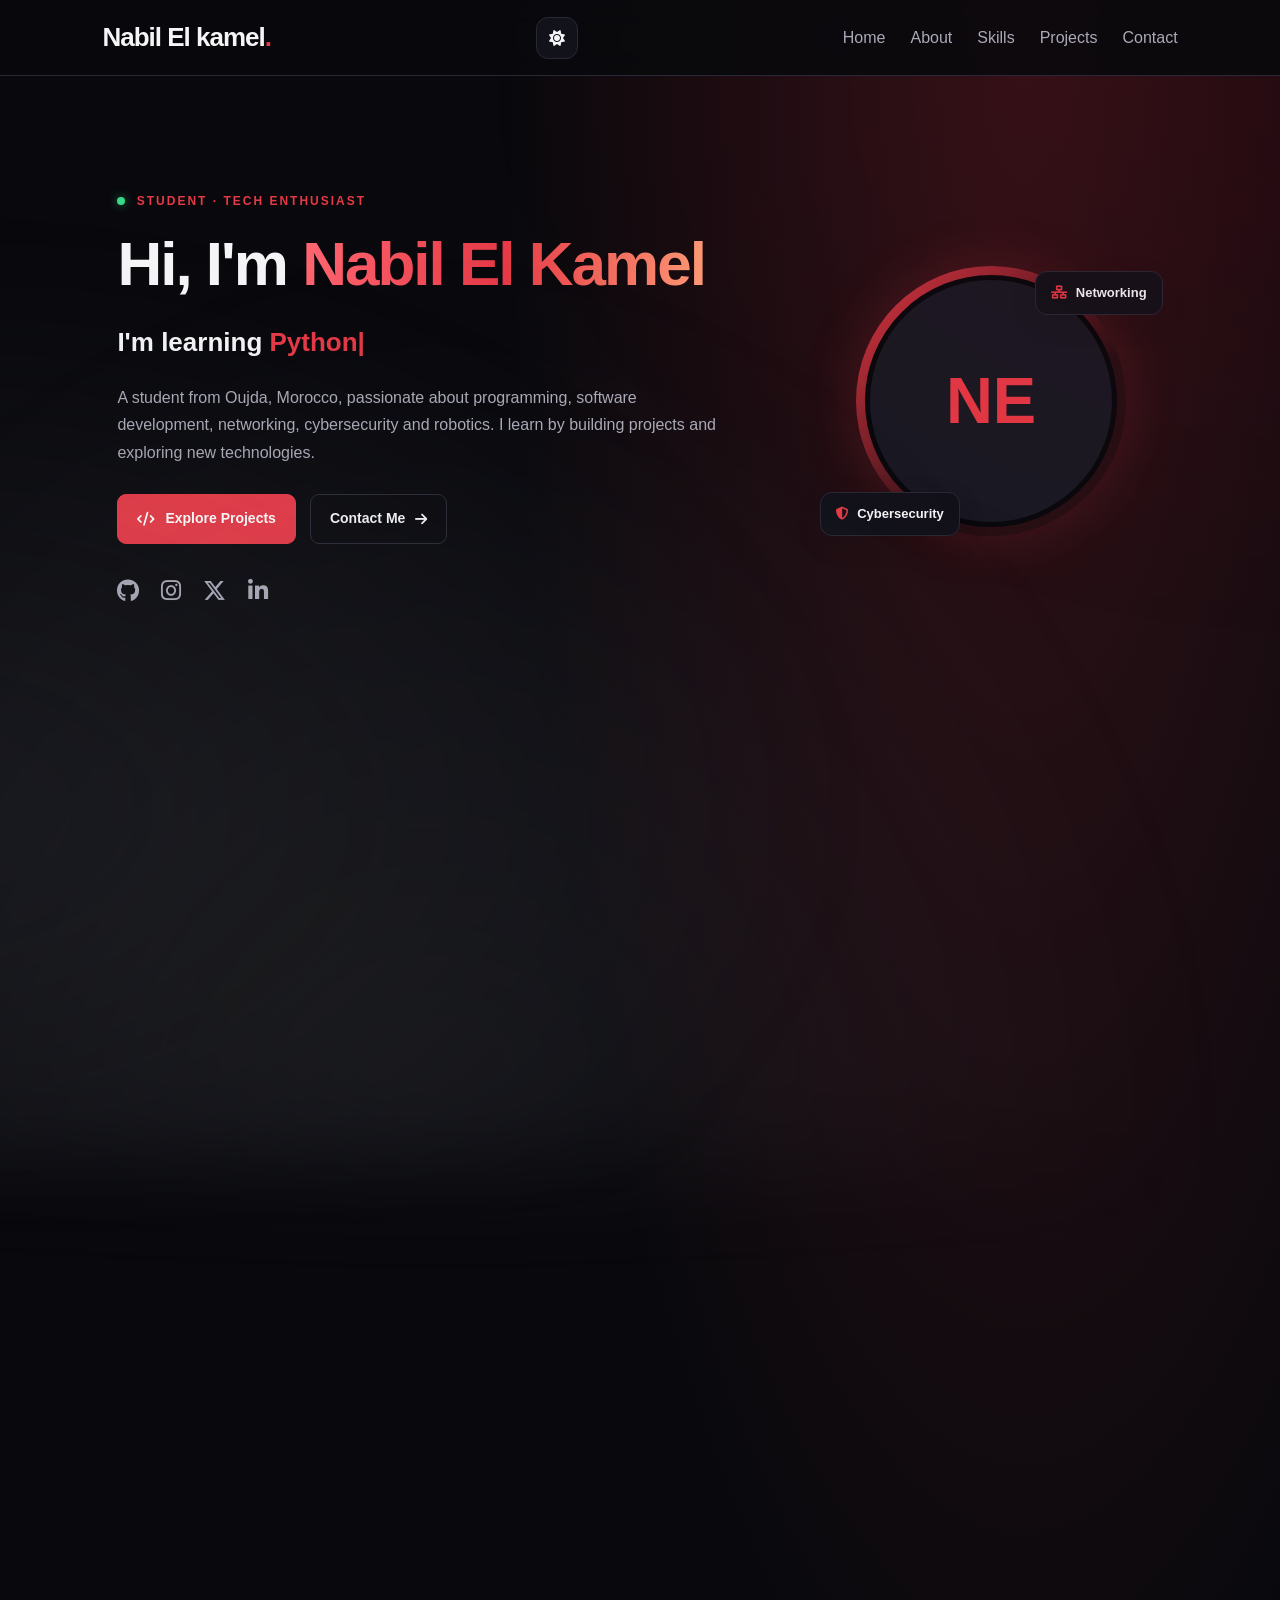
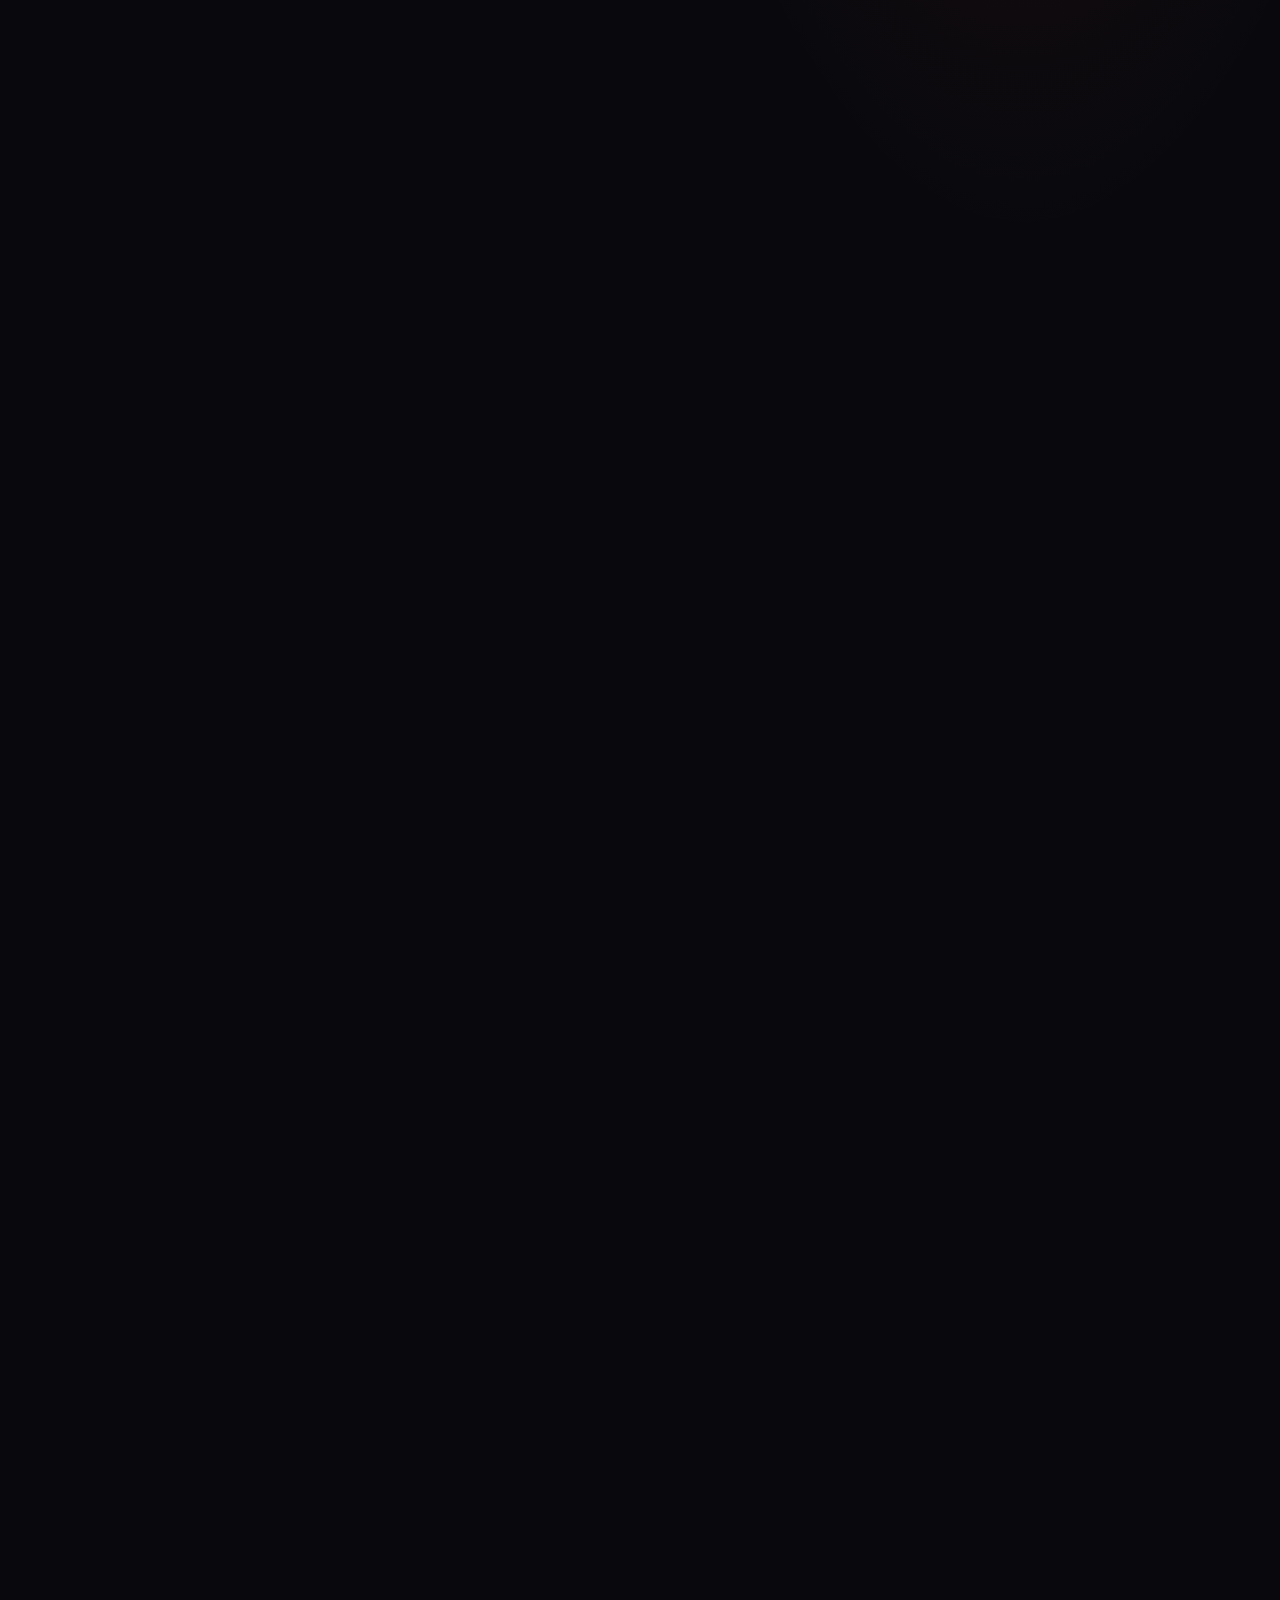
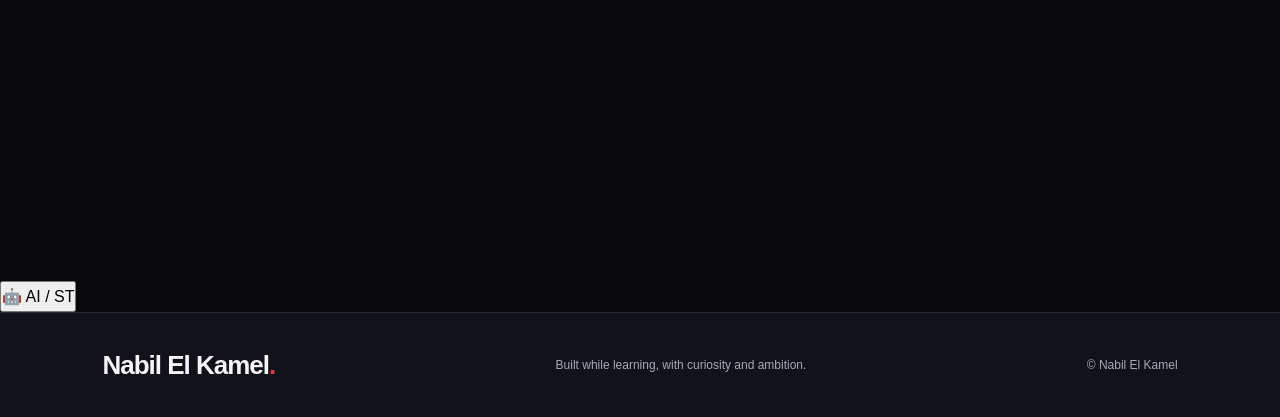
==== index(3).html @ 41902d67 "Add files via upload" ====
<!DOCTYPE html>
<html lang="en">
<head>
    <meta charset="UTF-8">
    <meta name="viewport" content="width=device-width, initial-scale=1.0">

    <title>Nabil El Kamel</title>
    <meta name="description" content="Official portfolio of Nabil El Kamel from Oujda, Morocco. Explore programming, web development, cybersecurity and robotics projects.">
    <meta name="author" content="Nabil El Kamel">
    <meta name="theme-color" content="#0b0b10">

    <link rel="stylesheet"
          href="https://cdnjs.cloudflare.com/ajax/libs/font-awesome/6.7.2/css/all.min.css">
    <link rel="stylesheet" href="style.css">
    <script src="script.js" defer></script>
</head>

<body>
<header class="navbar">

    <a class="logo" href="#home">Nabil El kamel<span>.</span></a>

    <div class="nav-actions">
        <button id="themeBtn" class="theme-btn"
                aria-label="Toggle light and dark theme"
                title="Change theme">
            <i class="fa-solid fa-sun"></i>
        </button>

        <button id="menuBtn" class="menu-btn"
                aria-label="Open navigation menu">
            <i class="fa-solid fa-bars"></i>
        </button>
    </div>

    <nav>
        <ul class="nav-links" id="navLinks">
            <li><a href="#home">Home</a></li>
            <li><a href="#about">About</a></li>
            <li><a href="#skills">Skills</a></li>
            <li><a href="#projects">Projects</a></li>
            <li><a href="#contact">Contact</a></li>
        </ul>
    </nav>
</header>

<main>
    <!-- HERO -->
    <section class="hero" id="home">
        <div class="hero-content">
            <p class="eyebrow">
                <span class="status-dot"></span>
                STUDENT · TECH ENTHUSIAST
            </p>

            <h1>
                Hi, I'm <span class="gradient-text">Nabil El Kamel</span>
            </h1>

            <h2 class="role-line">
                I'm learning <span id="typedText">Python</span><span class="cursor">|</span>
            </h2>

            <p class="hero-description">
                A student from Oujda, Morocco, passionate about programming,
                software development, networking, cybersecurity and robotics.
                I learn by building projects and exploring new technologies.
            </p>

            <div class="hero-buttons">
                <a href="#projects" class="btn">
                    <i class="fa-solid fa-code"></i> Explore Projects
                </a>
                <a href="#contact" class="btn btn-outline">
                    Contact Me <i class="fa-solid fa-arrow-right"></i>
                </a>
                
</button>
            </div>

            <div class="hero-socials">
                <a href="https://github.com/elknabil795-ops"
                   target="_blank" rel="noopener noreferrer"
                   aria-label="GitHub"><i class="fa-brands fa-github"></i></a>

                <a href="https://www.instagram.com/nabil__elk_/"
                   target="_blank" rel="noopener noreferrer"
                   aria-label="Instagram"><i class="fa-brands fa-instagram"></i></a>

                <a href="https://x.com/elknabil299269"
                   target="_blank" rel="noopener noreferrer"
                   aria-label="X"><i class="fa-brands fa-x-twitter"></i></a>

                <a href="https://www.linkedin.com/in/nabil-el-kamel-16363b412/"
                   target="_blank" rel="noopener noreferrer"
                   aria-label="LinkedIn"><i class="fa-brands fa-linkedin-in"></i></a>
            </div>
        </div>

        <div class="hero-visual">
            <div class="profile-ring">
                <div class="profile-image">
                    <img src="nabil.jpg" alt="Nabil El Kamel"
                         onerror="this.style.display='none';this.nextElementSibling.style.display='grid';">
                    <span class="profile-fallback">NE</span>
                </div>
            </div>
            <div class="floating-tag tag-top">
    <i class="fa-solid fa-network-wired"></i> Networking
</div>
            <div class="floating-tag tag-bottom">
                <i class="fa-solid fa-shield-halved"></i> Cybersecurity
            </div>
        </div>
    </section>

    <!-- ABOUT -->
    <section class="section reveal" id="about">
        <p class="eyebrow">GET TO KNOW ME</p>
        <h2 class="section-title">About <span class="accent">Me</span></h2>

        <p class="section-text">
           Hi , I'm Nabil El Kamel 👋

I'm a 16-year-old student from Oujda, Morocco, currently studying in the first year of Baccalaureate (Sciences Expérimentales).

I'm passionate about Software Development, Networking, and Cybersecurity. I'm currently at the beginning of my journey, learning new skills, exploring technology, and building projects step by step.

With God's help, patience, and hard work, I hope to grow into a skilled developer and cybersecurity professional. Every day is a new opportunity to learn something new and improve myself.

I'm just getting started, and this is only the beginning.

Alhamdulillah for everything, and thanks for visiting my portfolio ❤️
        </p>

        <div class="about-pills">
            <span><i class="fa-solid fa-location-dot"></i> Oujda, Morocco</span>
            <span><i class="fa-solid fa-graduation-cap"></i> Student</span>
            <span><i class="fa-solid fa-code"></i> Learning by building</span>
        </div>
    </section>

    <!-- SKILLS -->
    <section class="section reveal" id="skills">
        <p class="eyebrow">WHAT I'M EXPLORING</p>
        <h2 class="section-title">My <span class="accent">Skills</span></h2>
        <p class="section-text">
            Technologies and subjects I'm currently learning and practising.
        </p>

        <div class="skills-grid">
            <article class="skill-card">
                <div class="skill-icon"><i class="fa-brands fa-python"></i></div>
                <h3>Python</h3>
                <p>Programming fundamentals and small applications.</p>
                <span class="skill-label">Learning</span>
            </article>

            <article class="skill-card">
                <div class="skill-icon"><i class="fa-brands fa-html5"></i></div>
                <h3>HTML & CSS</h3>
                <p>Building and styling responsive websites.</p>
                <span class="skill-label">Learning</span>
            </article>

            <article class="skill-card">
                <div class="skill-icon"><i class="fa-solid fa-network-wired"></i></div>
                <h3>Networking</h3>
                <p>Network concepts, IP addressing and network labs.</p>
                <span class="skill-label">Learning</span>
            </article>

            <article class="skill-card">
                <div class="skill-icon"><i class="fa-solid fa-shield-halved"></i></div>
                <h3>Cybersecurity</h3>
                <p>Security fundamentals and authorised lab practice.</p>
                <span class="skill-label">Learning</span>
            </article>

        </div>
    </section>

    <!-- PROJECTS -->
    <section class="section reveal" id="projects">
        <p class="eyebrow">THINGS I'M BUILDING</p>
        <h2 class="section-title">Featured <span class="accent">Projects</span></h2>
        <p class="section-text">
            A selection of my personal work and learning projects.
        </p>

        <div class="projects-grid">
            <article class="project-card">
                <div class="project-visual visual-red">
                    <i class="fa-solid fa-laptop-code"></i>
                    <span>01 / WEB</span>
                </div>
                <div class="project-info">
                    <p class="project-type">WEB DEVELOPMENT</p>
                    <h3>Personal Portfolio</h3>
                    <p>A personal website for my profile, skills and projects.</p>
                    <div class="tech-tags">
                        <span>HTML</span><span>CSS</span><span>JavaScript</span>
                    </div>
                    <a class="project-link"
                       href="https://github.com/elknabil795-ops"
                       target="_blank" rel="noopener noreferrer">
                        View on GitHub <i class="fa-solid fa-arrow-up-right-from-square"></i>
                    </a>
                </div>
            </article>

            <article class="project-card">
                <div class="project-visual visual-purple">
                    <i class="fa-solid fa-heart-pulse"></i>
                    <span>02 / SOCIAL IMPACT</span>
                </div>
                <div class="project-info">
                    <p class="project-type">WEB PROJECT</p>
                    <h3>Morocco Cancer Assist</h3>
                    <p>A project concept focused on cancer information and support in Morocco.</p>
                    <div class="tech-tags">
                        <span>HTML</span><span>CSS</span><span>JavaScript</span>
                    </div>
                    <a class="project-link"
                       href="https://github.com/elknabil795-ops"
                       target="_blank" rel="noopener noreferrer">
                        Explore my GitHub <i class="fa-solid fa-arrow-up-right-from-square"></i>
                    </a>
                </div>
            </article>

            <!-- NETWORK ANALYSIS PROJECT -->
            <article class="project-card">
                <div class="project-visual visual-blue">
                    <i class="fa-solid fa-network-wired"></i>
                    <span>03 / NETWORKING</span>
                </div>

                <div class="project-info">
                    <p class="project-type">NETWORK ANALYSIS & CYBERSECURITY</p>
                    <h3>Network Analysis Lab</h3>

                    <p>
                        A personal cybersecurity lab focused on network
                        traffic analysis, connectivity troubleshooting,
                        network protocols, and security testing in
                        authorized environments.
                    </p>

                    <div class="tech-tags">
                        <span>Wireshark</span>
                        <span>Nmap</span>
                        <span>TCP/IP</span>
                        <span>DNS</span>
                        <span>Packet Tracer</span>
                    </div>

                    <a class="project-link"
                       href="https://github.com/elknabil795-ops"
                       target="_blank"
                       rel="noopener noreferrer">
                        Explore on GitHub
                        <i class="fa-solid fa-arrow-up-right-from-square"></i>
                    </a>
                </div>
            </article>

           
        </div>

        <a class="btn btn-outline all-projects"
           href="https://github.com/elknabil795-ops"
           target="_blank" rel="noopener noreferrer">
            <i class="fa-brands fa-github"></i> Visit My GitHub
        </a>
    </section>

    <!-- CONTACT -->
    <section class="section reveal" id="contact">
        <p class="eyebrow">LET'S CONNECT</p>
        <h2 class="section-title">Find Me <span class="accent">Online</span></h2>
        <p class="section-text">
            Follow my work and learning journey through my public profiles.
        </p>

        <div class="social-links">
            <a class="social instagram"
               href="https://www.instagram.com/nabil__elk_/"
               target="_blank" rel="noopener noreferrer"
               aria-label="Instagram"><i class="fa-brands fa-instagram"></i></a>

            <a class="social x-twitter"
               href="https://x.com/elknabil299269"
               target="_blank" rel="noopener noreferrer"
               aria-label="X"><i class="fa-brands fa-x-twitter"></i></a>

            <a class="social github"
               href="https://github.com/elknabil795-ops"
               target="_blank" rel="noopener noreferrer"
               aria-label="GitHub"><i class="fa-brands fa-github"></i></a>

            <a class="social linkedin"
               href="https://www.linkedin.com/in/nabil-el-kamel-16363b412/"
               target="_blank" rel="noopener noreferrer"
               aria-label="LinkedIn"><i class="fa-brands fa-linkedin-in"></i></a>
               
<div class="contact-info">
    <a href="https://outlook.live.com/mail/" target="_blank" rel="noopener noreferrer" class="contact-item">
        <i class="fa-solid fa-envelope"></i>
        <span>nabilelkamel.outlook</span>
    </a>

    <a href="tel:+212701807887" class="contact-item">
        <i class="fa-solid fa-phone"></i>
        <span>0701807887</span>
    </a>
</div>

        </div>
    </section>
</main>

<!-- AI / ST Assistant -->
<div id="ai-st">
  <button id="ai-toggle" type="button">🤖 AI / ST</button>

  <div id="ai-box" hidden>
    <div class="ai-header">
      <strong>AI / ST</strong> 
      biton Ai togol ai math 
      <button id="ai-close" type="button">✕</button>
    </div> dis wite closev

    <div id="ai-messages">
      <p class="ai-bot">
        Hello! I am AI / ST. Ask me about Nabil El Kamel.
      </p>
    </div>


    <form id="ai-form">
      <input id="ai-input" placeholder="Ask about Nabil..." required>
      <button type="submit">Send</button>
    </form>
  </div>
</div>


<footer class="footer">
    <a class="logo" href="#home">Nabil El Kamel<span>.</span></a>
    <p>Built while learning, with curiosity and ambition.</p>
    <p>© <span id="year"></span> Nabil El Kamel</p>
</footer>
</body>
</html>
---- style.css ----
:root {
    --bg: #09090d;
    --surface: #12121a;
    --surface-2: #191923;
    --text: #f5f5f7;
    --muted: #aaaab8;
    --border: #292936;
    --red: #e63946;
    --red-glow: #e6394630; 
    --nav-bg: rgba(9, 9, 13, 0.90);
}

body.light-theme {
    --bg: #f5f5f8;
    --surface: #ffffff;
    --surface-2: #eeeef3;
    --text: #171720;
    --muted: #606070;
    --border: #dedee8;
    --red: #cf2637;
    --red-glow: #cf26371c;
    --nav-bg: rgba(245, 245, 248, 0.92);
}

* {
    margin: 0;
    padding: 0;
    box-sizing: border-box;
}

html {
    scroll-behavior: smooth;
    scroll-padding-top: 90px;
}

body {
    font-family: Arial, Helvetica, sans-serif;
    background:
        radial-gradient(ellipse at 80% 0%, var(--red-glow), transparent 36%),
        var(--bg);
    color: var(--text);
    line-height: 1.7;
    transition: background-color 0.3s, color 0.3s;
}

a {
    color: inherit;
    text-decoration: none;
}

button {
    font: inherit;
}

.navbar {
    min-height: 76px;
    padding: 14px 8%;
    display: flex;
    align-items: center;
    justify-content: space-between;
    gap: 24px;
    position: sticky;
    top: 0;
    z-index: 1000;
    background: var(--nav-bg);
    backdrop-filter: blur(14px);
    border-bottom: 1px solid var(--border);
}

.logo {
    font-size: 26px;
    font-weight: 800;
    letter-spacing: -1px;
}

.logo span {
    color: var(--red);
}

.nav-links {
    list-style: none;
    display: flex;
    align-items: center;
    gap: 25px;
}

.nav-links a {
    color: var(--muted);
    transition: color 0.25s;
}

.nav-links a:hover {
    color: var(--red);
}

.nav-actions {
    display: flex;
    align-items: center;
    gap: 12px;
}

.theme-btn,
.menu-btn {
    width: 42px;
    height: 42px;
    display: grid;
    place-items: center;
    color: var(--text);
    background: var(--surface);
    border: 1px solid var(--border);
    border-radius: 12px;
    cursor: pointer;
    transition: 0.25s;
}

.theme-btn:hover,
.menu-btn:hover {
    border-color: var(--red);
    color: var(--red);
    box-shadow: 0 0 18px var(--red-glow);
}

.menu-btn {
    display: none;
}

/* HERO */

.hero {
    max-width: 1250px;
    min-height: 650px;
    padding: 90px 8%;
    margin: auto;
    display: grid;
    grid-template-columns: 1.3fr 0.7fr;
    align-items: center;
    gap: 65px;
}

.hero-content {
    animation: enter 0.8s ease both;
}

.eyebrow {
    color: var(--red);
    font-size: 12px;
    font-weight: 800;
    letter-spacing: 2px;
    margin-bottom: 15px;
}

.status-dot {
    display: inline-block;
    width: 8px;
    height: 8px;
    margin-right: 6px;
    border-radius: 50%;
    background: #36d98a;
    box-shadow: 0 0 10px #36d98a80;
}

.hero h1 {
    font-size: clamp(36px, 5vw, 62px);
    line-height: 1.18;
    letter-spacing: -2px;
    margin-bottom: 20px;
}

.gradient-text {
    color: var(--red);
    background: linear-gradient(90deg, #ff6671, var(--red), #ff9c77);
    -webkit-background-clip: text;
    background-clip: text;
    -webkit-text-fill-color: transparent;
}

.role-line {
    font-size: clamp(18px, 2.3vw, 26px);
    margin-bottom: 20px;
}

#typedText {
    color: var(--red);
}

.cursor {
    color: var(--red);
    animation: blink 0.8s step-end infinite;
}

.hero-description {
    max-width: 610px;
    color: var(--muted);
    font-size: 16px;
}

.hero-buttons {
    display: flex;
    flex-wrap: wrap;
    gap: 14px;
    margin-top: 28px;
}

.btn {
    min-height: 47px;
    display: inline-flex;
    justify-content: center;
    align-items: center;
    gap: 10px;
    padding: 12px 19px;
    color: white;
    background: var(--red);
    border: 1px solid var(--red);
    border-radius: 9px;
    font-size: 14px;
    font-weight: 700;
    transition: transform 0.25s, box-shadow 0.25s, background 0.25s;
}

.btn:hover {
    transform: translateY(-3px);
    box-shadow: 0 0 25px var(--red-glow);
}

.btn-outline {
    color: var(--text);
    background: transparent;
    border-color: var(--border);
}

.btn-outline:hover {
    border-color: var(--red);
    color: var(--red);
}

.hero-socials {
    display: flex;
    gap: 22px;
    margin-top: 28px;
}

.hero-socials a {
    color: var(--muted);
    font-size: 23px;
    transition: 0.25s;
}

.hero-socials a:hover {
    color: var(--red);
    transform: translateY(-3px);
    text-shadow: 0 0 15px var(--red-glow);
}

/* PROFILE IMAGE */

.hero-visual {
    position: relative;
    display: grid;
    place-items: center;
    min-height: 340px;
}

.profile-ring {
    width: 270px;
    height: 270px;
    display: grid;
    place-items: center;
    border-radius: 50%;
    background: linear-gradient(135deg, var(--red), transparent 65%);
    box-shadow: 0 0 55px var(--red-glow);
    animation: float 4s ease-in-out infinite;
}

.profile-image {
    width: 252px;
    height: 252px;
    overflow: hidden;
    border: 5px solid var(--bg);
    border-radius: 50%;
    background: var(--surface-2);
}

.profile-image img {
    display: block;
    width: 100%;
    height: 100%;
    object-fit: cover;
}

.profile-fallback {
    width: 100%;
    height: 100%;
    display: none;
    place-items: center;
    color: var(--red);
    font-size: 65px;
    font-weight: 800;
}

.floating-tag {
    position: absolute;
    padding: 10px 15px;
    background: var(--surface);
    border: 1px solid var(--border);
    border-radius: 12px;
    box-shadow: 0 8px 30px #00000015;
    font-size: 13px;
    font-weight: 700;
}

.floating-tag i {
    color: var(--red);
    margin-right: 5px;
}

.tag-top {
    top: 40px;
    right: 0;
}

.tag-bottom {
    bottom: 35px;
    left: 0;
}

/* SECTIONS */

.section {
    padding: 85px 8%;
    text-align: center;
    border-top: 1px solid var(--border);
    scroll-margin-top: 75px;
}

.section-title {
    margin-bottom: 18px;
    font-size: clamp(30px, 4vw, 42px);
    line-height: 1.25;
}

.accent {
    color: var(--red);
}

.section-text {
    max-width: 720px;
    margin: 0 auto;
    color: var(--muted);
}

.about-pills {
    display: flex;
    justify-content: center;
    flex-wrap: wrap;
    gap: 12px;
    margin-top: 30px;
}

.about-pills span {
    padding: 9px 14px;
    color: var(--muted);
    background: var(--surface);
    border: 1px solid var(--border);
    border-radius: 30px;
    font-size: 13px;
}

.about-pills i {
    color: var(--red);
    margin-right: 5px;
}

/* SKILLS */

.skills-grid,
.projects-grid {
    max-width: 1080px;
    margin: 38px auto 0;
    display: grid;
    grid-template-columns: repeat(3, minmax(0, 1fr));
    gap: 20px;
    text-align: left;
}

.skill-card,
.project-card {
    min-width: 0;
    background: var(--surface);
    border: 1px solid var(--border);
    border-radius: 16px;
    overflow: hidden;
    transition: transform 0.3s, border-color 0.3s, box-shadow 0.3s;
}

.skill-card {
    padding: 25px;
}

.skill-card:hover,
.project-card:hover {
    transform: translateY(-6px);
    border-color: var(--red);
    box-shadow: 0 10px 35px var(--red-glow);
}

.skill-icon {
    width: 50px;
    height: 50px;
    display: grid;
    place-items: center;
    margin-bottom: 17px;
    color: var(--red);
    background: var(--red-glow);
    border-radius: 13px;
    font-size: 25px;
}

.skill-card h3,
.project-info h3 {
    font-size: 19px;
    margin-bottom: 8px;
}

.skill-card p,
.project-info > p:not(.project-type) {
    color: var(--muted);
    font-size: 14px;
}

.skill-label {
    display: inline-block;
    margin-top: 17px;
    color: var(--red);
    font-size: 11px;
    font-weight: 800;
    text-transform: uppercase;
    letter-spacing: 1px;
}

/* PROJECTS */

.project-visual {
    height: 155px;
    position: relative;
    display: grid;
    place-items: center;
    overflow: hidden;
}

.project-visual > i {
    font-size: 55px;
    color: #ffffff;
    filter: drop-shadow(0 0 15px #ffffff40);
    transition: transform 0.3s;
}

.project-card:hover .project-visual > i {
    transform: scale(1.12);
}

.project-visual > span {
    position: absolute;
    bottom: 12px;
    left: 15px;
    color: #ffffffc7;
    font-size: 10px;
    letter-spacing: 1.5px;
}

.visual-red {
    background: linear-gradient(135deg, #48131d, #e63946);
}

.visual-purple {
    background: linear-gradient(135deg, #271643, #7949a8);
}

.visual-blue {
    background: linear-gradient(135deg, #102e4c, #247eb0);
}

.project-info {
    padding: 22px;
}

.project-type {
    color: var(--red);
    font-size: 10px;
    font-weight: 800;
    letter-spacing: 1.5px;
    margin-bottom: 8px;
}

.tech-tags {
    display: flex;
    flex-wrap: wrap;
    gap: 7px;
    margin: 17px 0;
}

.tech-tags span {
    padding: 4px 9px;
    background: var(--surface-2);
    border: 1px solid var(--border);
    border-radius: 5px;
    color: var(--muted);
    font-size: 11px;
}

.project-link {
    display: inline-flex;
    align-items: center;
    gap: 8px;
    margin-top: 5px;
    color: var(--red);
    font-size: 13px;
    font-weight: 700;
}

.project-link:hover {
    text-decoration: underline;
}

.all-projects {
    margin-top: 35px;
}

/* SOCIALS */

.social-links {
    display: flex;
    justify-content: center;
    flex-wrap: wrap;
    gap: 16px;
    margin-top: 30px;
}

.social {
    width: 56px;
    height: 56px;
    display: flex;
    justify-content: center;
    align-items: center;
    color: var(--text);
    background: var(--surface);
    border: 1px solid var(--border);
    border-radius: 15px;
    font-size: 24px;
    transition: transform 0.25s, border-color 0.25s, box-shadow 0.25s;
}

.social:hover {
    transform: translateY(-5px);
    border-color: var(--red);
    box-shadow: 0 0 23px var(--red-glow);
}

.instagram:hover { color: #e1306c; }
.x-twitter:hover { color: var(--text); }
.github:hover { color: var(--muted); }
.linkedin:hover { color: #0a66c2; }

/* FOOTER */

.footer {
    padding: 30px 8%;
    display: flex;
    justify-content: space-between;
    align-items: center;
    flex-wrap: wrap;
    gap: 15px;
    background: var(--surface);
    border-top: 1px solid var(--border);
}

.footer p {
    color: var(--muted);
    font-size: 12px;
}

/* ANIMATIONS */

.reveal {
    opacity: 0;
    transform: translateY(22px);
    transition: opacity 0.65s ease, transform 0.65s ease;
}

.reveal.visible {
    opacity: 1;
    transform: translateY(0);
}

@keyframes enter {
    from { opacity: 0; transform: translateY(20px); }
    to { opacity: 1; transform: translateY(0); }
}

@keyframes float {
    0%, 100% { transform: translateY(0); }
    50% { transform: translateY(-9px); }
}

@keyframes blink {
    50% { opacity: 0; }
}

/* RESPONSIVE */

@media (max-width: 950px) {
    .hero {
        gap: 35px;
        padding-left: 6%;
        padding-right: 6%;
    }

    .skills-grid,
    .projects-grid {
        grid-template-columns: repeat(2, minmax(0, 1fr));
    }
}

@media (max-width: 700px) {
    .navbar {
        padding: 12px 5%;
        flex-wrap: wrap;
    }

    .menu-btn {
        display: grid;
    }

    .navbar nav {
        width: 100%;
        order: 3;
    }

    .nav-links {
        display: none;
        flex-direction: column;
        align-items: stretch;
        gap: 0;
        padding: 8px 0;
    }

    .nav-links.open {
        display: flex;
    }

    .nav-links a {
        display: block;
        padding: 10px 4px;
    }

    .hero {
        min-height: auto;
        padding: 65px 6% 75px;
        grid-template-columns: 1fr;
        text-align: center;
        gap: 45px;
    }

    .hero-content {
        order: 2;
    }

    .hero-visual {
        order: 1;
        min-height: 270px;
    }

    .profile-ring {
        width: 220px;
        height: 220px;
    }

    .profile-image {
        width: 204px;
        height: 204px;
    }

    .hero-buttons,
    .hero-socials {
        justify-content: center;
    }

    .hero-description {
        margin: auto;
    }

    .tag-top { right: 0; top: 12px; }
    .tag-bottom { left: 0; bottom: 10px; }

    .section {
        padding: 65px 6%;
    }

    .skills-grid,
    .projects-grid {
        grid-template-columns: 1fr;
    }

    .footer {
        justify-content: center;
        text-align: center;
        flex-direction: column;
    }
}

@media (prefers-reduced-motion: reduce) {
    *,
    *::before,
    *::after {
        animation: none !important;
        scroll-behavior: auto !important;
        transition: none !important;
    }

    .reveal {
        opacity: 1;
        transform: none;
    }
}


/* Blood drip on click — no text */

.blood-click {
    position: relative;
    overflow: visible !important;
}

.blood-drop {
    position: absolute;
    top: 95%;
    left: var(--drop-position, 50%);
    width: 6px;
    height: 0;
    background: linear-gradient(to bottom, #c00018, #650008);
    border-radius: 0 0 50% 50%;
    box-shadow: 0 0 6px rgba(180, 0, 20, 0.7);
    pointer-events: none;
    z-index: 9999;
    animation: dripBlood 1.2s ease-in forwards;
}

@keyframes dripBlood {
    0% {
        height: 0;
        opacity: 1;
    }
    70% {
        height: 35px;
        opacity: 1;
    }
    100% {
        height: 45px;
        opacity: 0;
        transform: translateY(10px);
    }
}

/* ===== REALISTIC DARK RED ATMOSPHERE ===== */

body {
    position: relative;
    isolation: isolate;
}

body::before,
body::after {
    content: "";
    position: fixed;
    inset: -30%;
    pointer-events: none;
    z-index: 50;
}

body::before {
    background:
        radial-gradient(ellipse at 15% 75%,
            rgba(100, 105, 115, 0.15), transparent 38%),
        radial-gradient(ellipse at 85% 25%,
            rgba(110, 0, 15, 0.12), transparent 35%);
    filter: blur(35px);
    animation: hauntedFog 18s ease-in-out infinite alternate;
}

body::after {
    background:
        radial-gradient(ellipse at 40% 100%,
            rgba(180, 185, 195, 0.08), transparent 45%);
    filter: blur(55px);
    animation: hauntedFog 25s ease-in-out infinite alternate-reverse;
}

@keyframes hauntedFog {
    from { transform: translate3d(-3%, 1%, 0) scale(1); }
    to   { transform: translate3d(4%, -2%, 0) scale(1.08); }
}

/* Floating ghost silhouettes */

.ghost-layer {
    position: fixed;
    inset: 0;
    overflow: hidden;
    pointer-events: none;
    z-index: 49;
}

.ghost {
    position: absolute;
    width: 65px;
    height: 100px;
    opacity: 0;
    border-radius: 48% 48% 35% 35%;
    background:
        radial-gradient(ellipse at 50% 35%,
            rgba(240, 243, 248, 0.22),
            rgba(170, 177, 190, 0.09) 48%,
            transparent 75%);
    filter: blur(5px);
    animation: ghostWander 18s linear infinite;
}

.ghost::before {
    content: "";
    position: absolute;
    top: 30%;
    left: 22%;
    width: 56%;
    height: 17%;
    background:
        radial-gradient(ellipse at 25% 50%,
            rgba(15, 15, 20, 0.85) 0 12%,
            transparent 17%),
        radial-gradient(ellipse at 75% 50%,
            rgba(15, 15, 20, 0.85) 0 12%,
            transparent 17%);
}

.ghost::after {
    content: "";
    position: absolute;
    left: 10%;
    right: 10%;
    bottom: -8px;
    height: 25px;
    background: radial-gradient(ellipse,
        rgba(170, 175, 190, 0.12), transparent 70%);
    filter: blur(8px);
}

@keyframes ghostWander {
    0% {
        transform: translate3d(0, 20px, 0) scale(.8);
        opacity: 0;
    }
    15% { opacity: .45; }
    50% {
        transform: translate3d(65px, -35px, 0) scale(1.1);
        opacity: .3;
    }
    85% { opacity: .4; }
    100% {
        transform: translate3d(-20px, -120px, 0) scale(.9);
        opacity: 0;
    }
}

/* Keep content readable and interactive */

@media (prefers-reduced-motion: reduce) {
    body::before,
    body::after,
    .ghost {
        animation: none;
    }
}


/
.contact-info {
    display: flex;
    flex-wrap: wrap;
    gap: 12px;
}

.contact-item {
    display: flex;
    align-items: center;
    gap: 10px;
    padding: 14px 18px;
    color: var(--text);
    background: var(--surface);
    border: 1px solid var(--border);
    border-radius: 10px;
    text-decoration: none;
    transition: 0.3s ease;
    overflow-wrap: anywhere;
}

.contact-item i {
    color: var(--red);
    font-size: 20px;
}

.contact-item:hover {
    border-color: var(--red);
    transform: translateY(-3px);
    box-shadow: 0 0 15px var(--red-glow);
}


.transmit-btn {
  display: inline-flex;
  align-items: center;
  gap: 12px;
  padding: 12px 17px;
  color: #fff;
  background: #0b0b0f;
  border: 1px solid #e63946;
  border-radius: 9px;
  cursor: pointer;
  text-align: left;
  box-shadow: 0 0 18px #e6394620;
  transition: 0.25s ease;
}

.transmit-logo {
  width: 45px;
  height: 45px;
  flex-shrink: 0;
  filter: drop-shadow(0 0 5px #e6394660);
  transition: transform 0.3s ease;
}

.transmit-label {
  display: flex;
  flex-direction: column;
  gap: 5px;
}

.transmit-label strong {
  color: #ff465e;
  font-size: 11px;
  letter-spacing: 1.2px;
}

.transmit-label small {
  color: #858590;
  font-size: 9px;
  letter-spacing: 2px;
}

.transmit-arrow {
  margin-left: 4px;
  color: #ff465e;
  font-size: 19px;
}

.transmit-btn:hover {
  background: #180b10;
  border-color: #ff465e;
  box-shadow: 0 0 28px #e6394650;
  transform: translateY(-2px);
}

.transmit-btn:hover .transmit-logo {
  transform: rotate(-8deg) scale(1.08);
}

.transmit-btn:focus-visible {
  outline: 2px solid #ff465e;
  outline-offset: 4px;
}

.stars {
    display: flex;
    justify-content: center;
    gap: 15px;
}

.star {
    background: none;
    border: none;
    color: #888;
    font-size: 35px;
    cursor: pointer;
    transition: 0.2s;
}

/* ===== ST PERSONAL ASSISTANT ===== */

#st-assistant {
    position: fixed;
    bottom: 25px;
    right: 25px;
    z-index: 9999;
    font-family: Arial, sans-serif;
}

#st-chat-toggle {
    width: 60px;
    height: 60px;
    border-radius: 50%;
    border: 1px solid #ff4545;
    background: #111;
    color: white;
    font-size: 27px;
    cursor: pointer;
    box-shadow: 0 0 18px rgba(255, 50, 50, .3);
}

#st-chat-window {
    width: 340px;
    height: 480px;
    background: #101010;
    border: 1px solid #333;
    border-radius: 15px;
    overflow: hidden;
    display: flex;
    flex-direction: column;
    margin-bottom: 12px;
    color: white;
    box-shadow: 0 5px 30px #0008;
}

#st-chat-window[hidden] {
    display: none;
}

.st-chat-header {
    background: #1b1b1b;
    padding: 17px;
    display: flex;
    justify-content: space-between;
    align-items: center;
    border-bottom: 2px solid #e63946;
}

.st-chat-header strong {
    display: block;
    color: #ff4545;
    font-size: 17px;
}

.st-chat-header small {
    color: #aaa;
    font-size: 11px;
}

#st-chat-close {
    background: none;
    border: none;
    color: white;
    font-size: 20px;
    cursor: pointer;
}

#st-chat-messages {
    flex: 1;
    padding: 15px;
    overflow-y: auto;
    display: flex;
    flex-direction: column;
    gap: 12px;
}

.st-message {
    padding: 11px;
    border-radius: 10px;
    font-size: 13px;
    line-height: 1.6;
    white-space: pre-line;
    max-width: 90%;
}

.st-message.bot {
    background: #242424;
    align-self: flex-start;
}

.st-message.user {
    background: #9e252d;
    align-self: flex-end;
}

.st-chat-suggestions {
    display: flex;
    flex-wrap: wrap;
    gap: 6px;
    padding: 8px;
}

.st-chat-suggestions button {
    background: #202020;
    border: 1px solid #a52a32;
    color: white;
    border-radius: 15px;
    padding: 7px 10px;
    font-size: 10px;
    cursor: pointer;
}

#st-chat-form {
    display: flex;
    padding: 12px;
    gap: 8px;
    border-top: 1px solid #333;
}

#st-chat-input {
    flex: 1;
    min-width: 0;
    background: #222;
    color: white;
    border: 1px solid #444;
    padding: 11px;
    border-radius: 8px;
    outline: none;
}

#st-chat-form button {
    background: #c8323d;
    border: none;
    color: white;
    padding: 0 15px;
    border-radius: 8px;
    cursor: pointer;
}

@media(max-width: 450px) {
    #st-assistant {
        right: 12px;
        bottom: 12px;
    }

    #st-chat-window {
        width: min(340px, calc(100vw - 24px));
        height: 450px;
    }
}
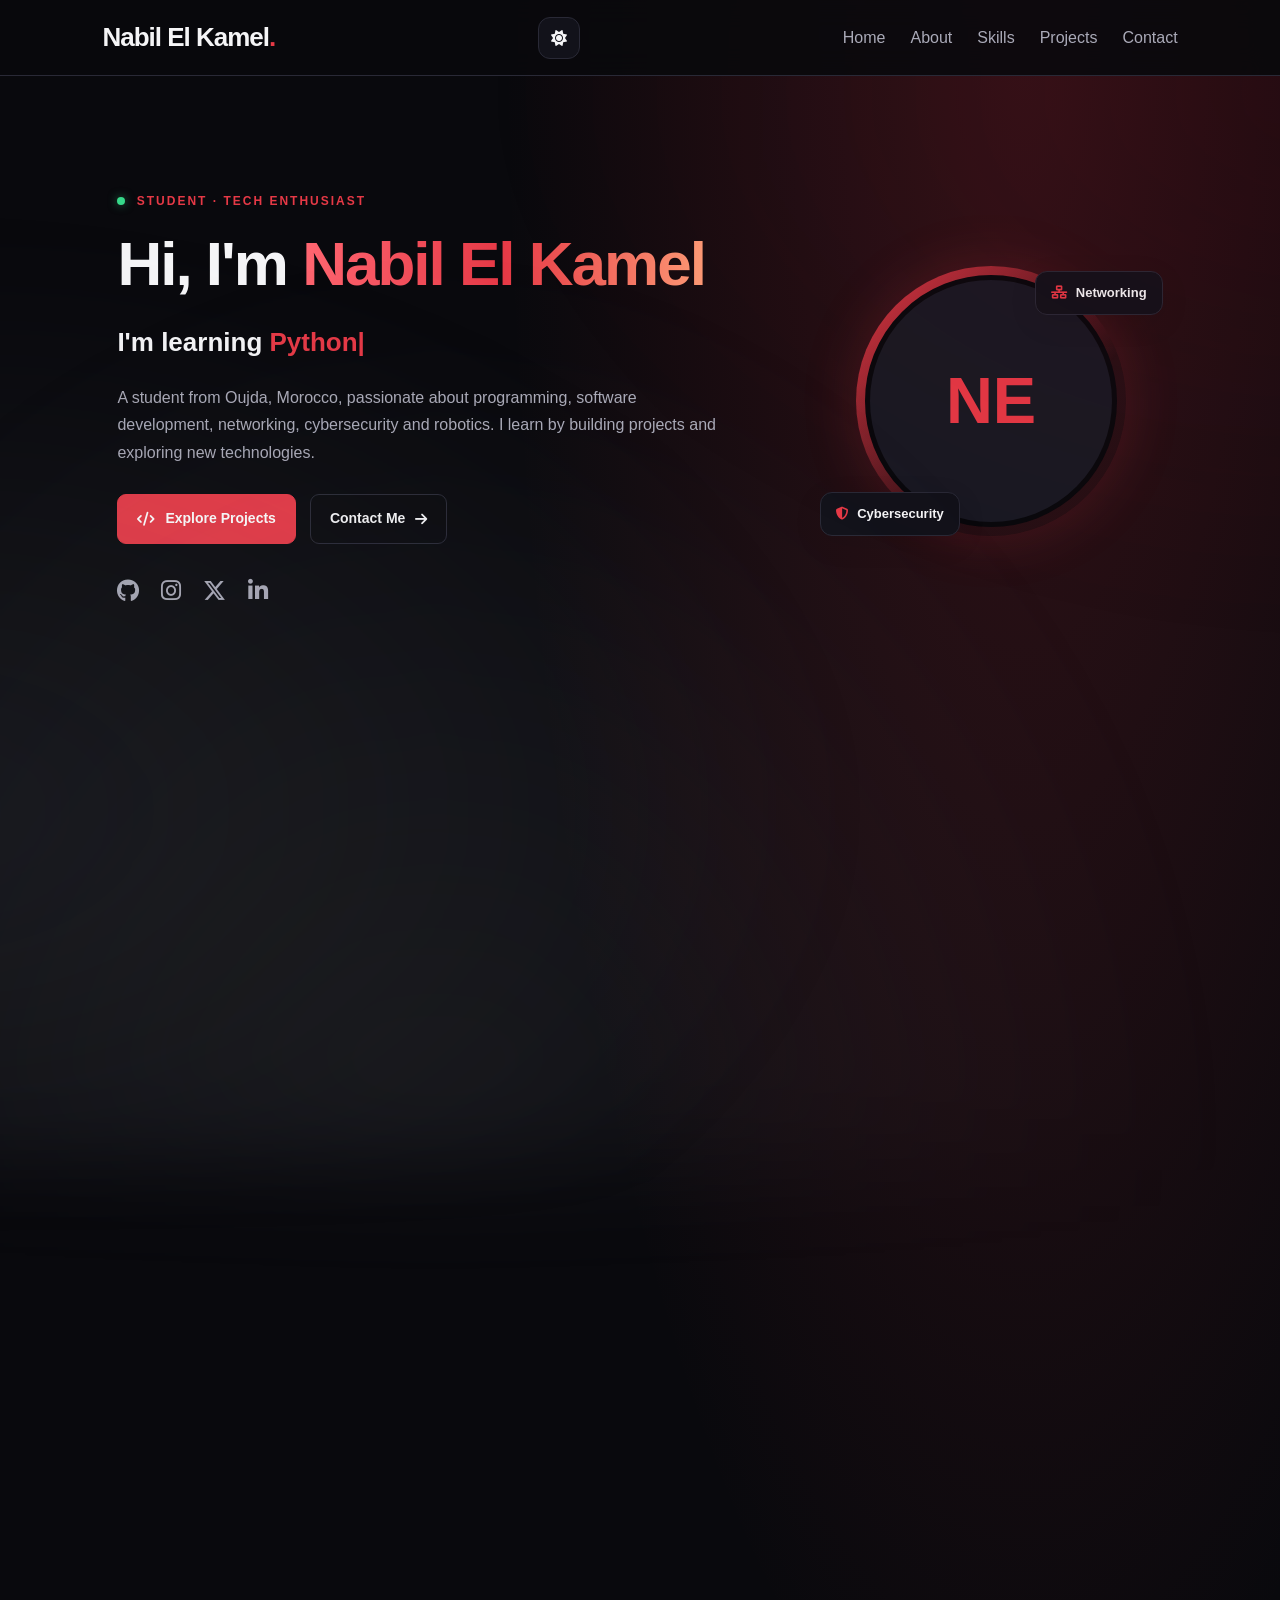
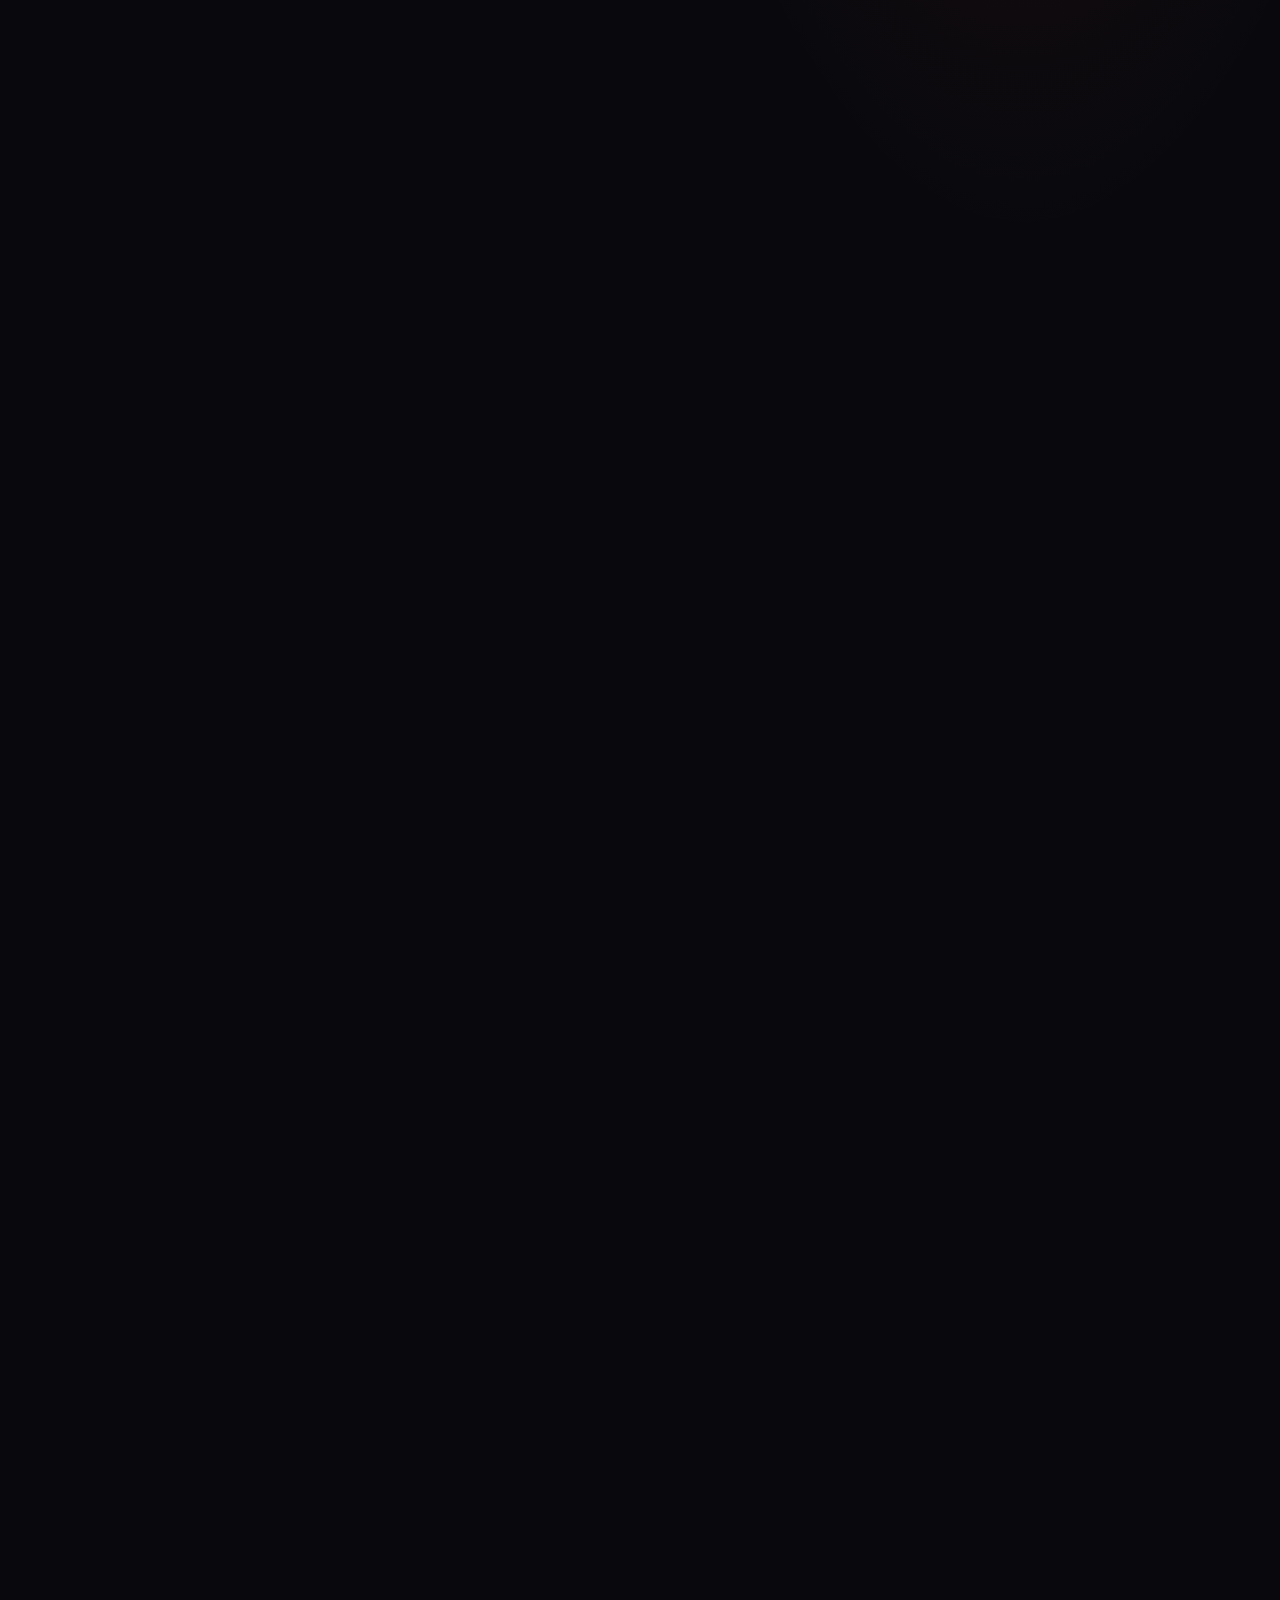
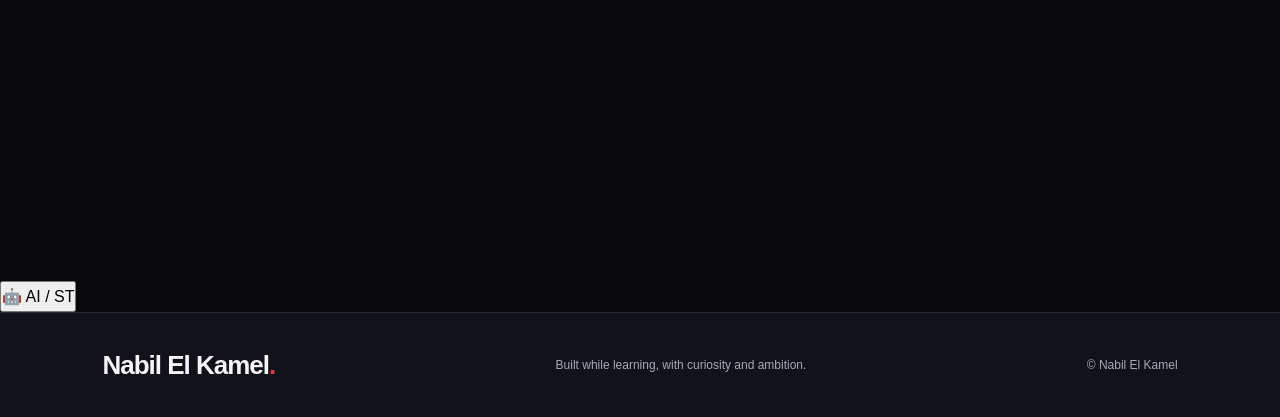
==== commit 6eca4e74: "Update index(3).html" ====
--- a/index(3).html
+++ b/index(3).html
@@ -5,20 +5,28 @@
     <meta name="viewport" content="width=device-width, initial-scale=1.0">
 
     <title>Nabil El Kamel</title>
-    <meta name="description" content="Official portfolio of Nabil El Kamel from Oujda, Morocco. Explore programming, web development, cybersecurity and robotics projects.">
+    <meta name="description" content="Official portfolio of Nabil El Kamel from Oujda, Morocco. Explore programming, web development, software development, and Networking.">
     <meta name="author" content="Nabil El Kamel">
-    <meta name="theme-color" content="#0b0b10">
+    <meta name="theme-color" content="#7d2d20">
 
     <link rel="stylesheet"
           href="https://cdnjs.cloudflare.com/ajax/libs/font-awesome/6.7.2/css/all.min.css">
     <link rel="stylesheet" href="style.css">
     <script src="script.js" defer></script>
 </head>
+    </head>
+ <head>
+
+<title>Nabil El Kamel</title>
+
+<link rel="icon" type="image/png" href="logo.png">
+
+</head> 
 
 <body>
 <header class="navbar">
 
-    <a class="logo" href="#home">Nabil El kamel<span>.</span></a>
+    <a class="logo" href="#home">Nabil El Kamel<span>.</span></a>
 
     <div class="nav-actions">
         <button id="themeBtn" class="theme-btn"
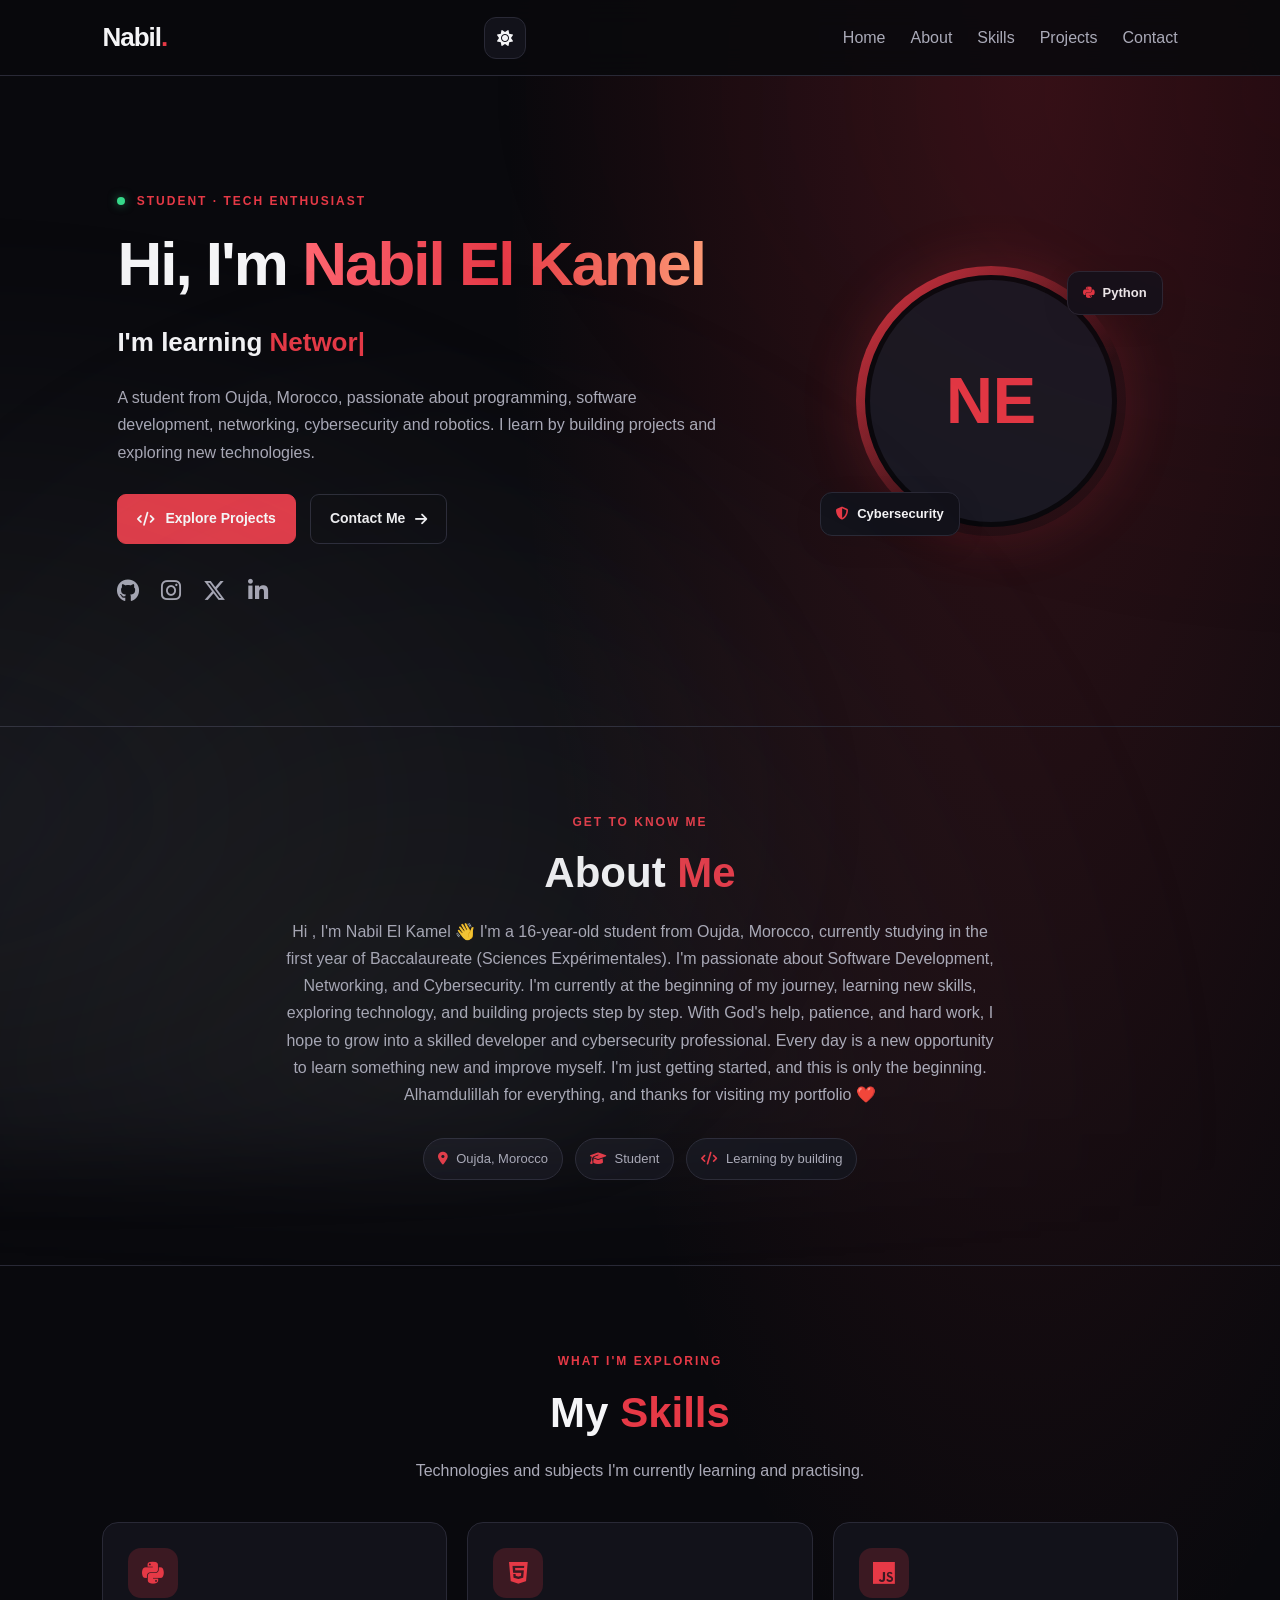
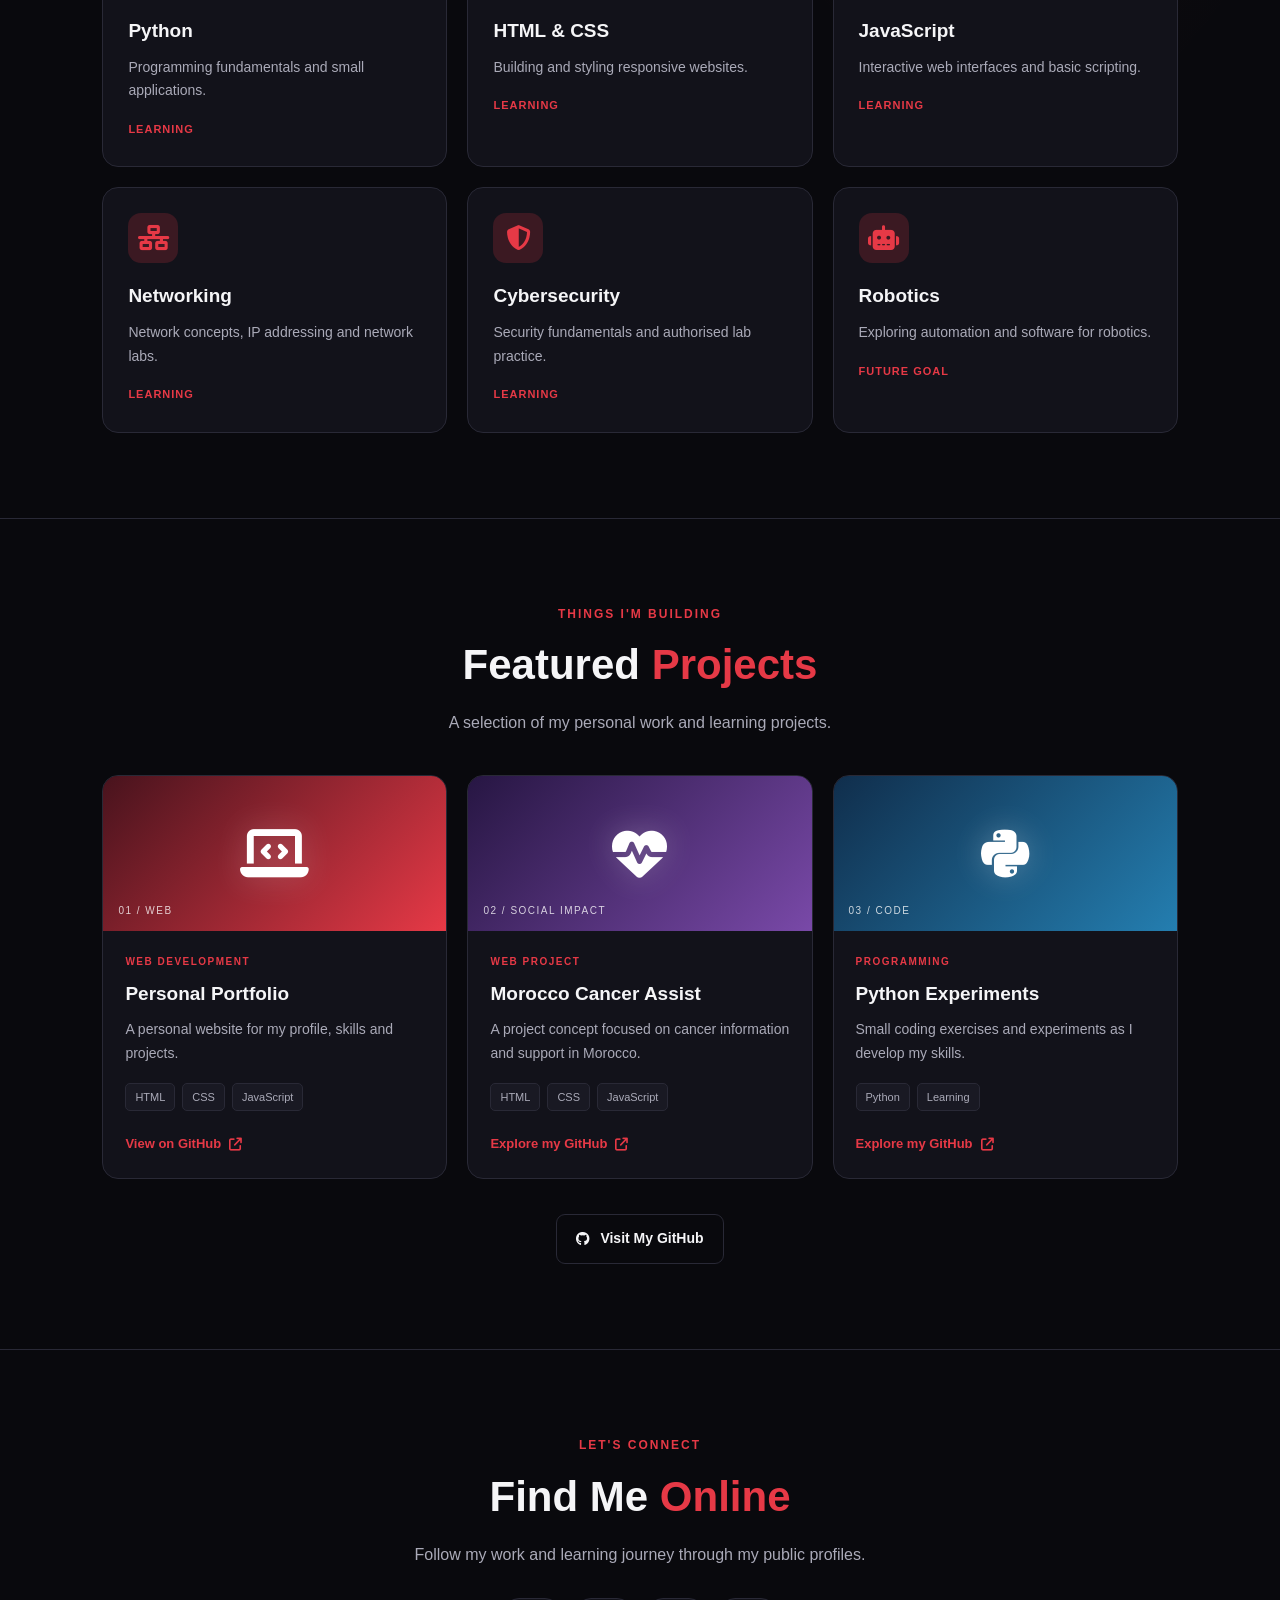
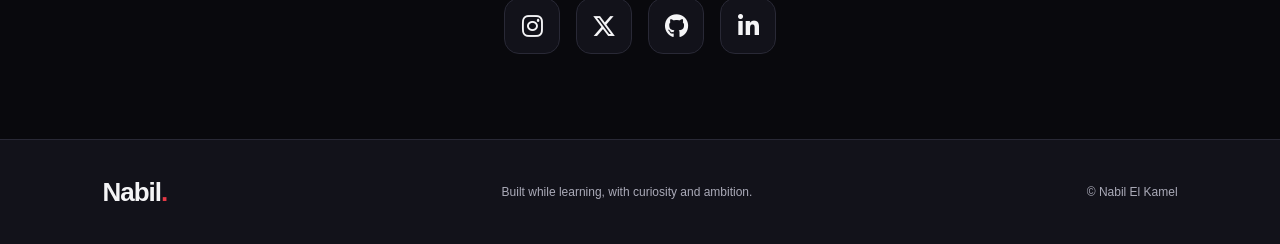
==== commit 71a5356f: "Update index(3).html" ====
--- a/index(3).html
+++ b/index(3).html
@@ -4,29 +4,21 @@
     <meta charset="UTF-8">
     <meta name="viewport" content="width=device-width, initial-scale=1.0">
 
-    <title>Nabil El Kamel</title>
-    <meta name="description" content="Official portfolio of Nabil El Kamel from Oujda, Morocco. Explore programming, web development, software development, and Networking.">
+    <title>Nabil El Kamel | Developer & Tech Enthusiast</title>
+    <meta name="description" content="Official portfolio of Nabil El Kamel from Oujda, Morocco. Explore programming, web development, cybersecurity and robotics projects.">
     <meta name="author" content="Nabil El Kamel">
-    <meta name="theme-color" content="#7d2d20">
+    <meta name="theme-color" content="#0b0b10">
 
     <link rel="stylesheet"
           href="https://cdnjs.cloudflare.com/ajax/libs/font-awesome/6.7.2/css/all.min.css">
     <link rel="stylesheet" href="style.css">
     <script src="script.js" defer></script>
 </head>
-    </head>
- <head>
-
-<title>Nabil El Kamel</title>
-
-<link rel="icon" type="image/png" href="logo.png">
-
-</head> 
 
 <body>
 <header class="navbar">
 
-    <a class="logo" href="#home">Nabil El Kamel<span>.</span></a>
+    <a class="logo" href="#home">Nabil<span>.</span></a>
 
     <div class="nav-actions">
         <button id="themeBtn" class="theme-btn"
@@ -114,8 +106,8 @@
                 </div>
             </div>
             <div class="floating-tag tag-top">
-    <i class="fa-solid fa-network-wired"></i> Networking
-</div>
+                <i class="fa-brands fa-python"></i> Python
+            </div>
             <div class="floating-tag tag-bottom">
                 <i class="fa-solid fa-shield-halved"></i> Cybersecurity
             </div>
@@ -172,6 +164,13 @@
             </article>
 
             <article class="skill-card">
+                <div class="skill-icon"><i class="fa-brands fa-js"></i></div>
+                <h3>JavaScript</h3>
+                <p>Interactive web interfaces and basic scripting.</p>
+                <span class="skill-label">Learning</span>
+            </article>
+
+            <article class="skill-card">
                 <div class="skill-icon"><i class="fa-solid fa-network-wired"></i></div>
                 <h3>Networking</h3>
                 <p>Network concepts, IP addressing and network labs.</p>
@@ -185,6 +184,12 @@
                 <span class="skill-label">Learning</span>
             </article>
 
+            <article class="skill-card">
+                <div class="skill-icon"><i class="fa-solid fa-robot"></i></div>
+                <h3>Robotics</h3>
+                <p>Exploring automation and software for robotics.</p>
+                <span class="skill-label">Future goal</span>
+            </article>
         </div>
     </section>
 
@@ -237,43 +242,25 @@
                 </div>
             </article>
 
-            <!-- NETWORK ANALYSIS PROJECT -->
             <article class="project-card">
                 <div class="project-visual visual-blue">
-                    <i class="fa-solid fa-network-wired"></i>
-                    <span>03 / NETWORKING</span>
-                </div>
-
+                    <i class="fa-brands fa-python"></i>
+                    <span>03 / CODE</span>
+                </div>
                 <div class="project-info">
-                    <p class="project-type">NETWORK ANALYSIS & CYBERSECURITY</p>
-                    <h3>Network Analysis Lab</h3>
-
-                    <p>
-                        A personal cybersecurity lab focused on network
-                        traffic analysis, connectivity troubleshooting,
-                        network protocols, and security testing in
-                        authorized environments.
-                    </p>
-
+                    <p class="project-type">PROGRAMMING</p>
+                    <h3>Python Experiments</h3>
+                    <p>Small coding exercises and experiments as I develop my skills.</p>
                     <div class="tech-tags">
-                        <span>Wireshark</span>
-                        <span>Nmap</span>
-                        <span>TCP/IP</span>
-                        <span>DNS</span>
-                        <span>Packet Tracer</span>
+                        <span>Python</span><span>Learning</span>
                     </div>
-
                     <a class="project-link"
                        href="https://github.com/elknabil795-ops"
-                       target="_blank"
-                       rel="noopener noreferrer">
-                        Explore on GitHub
-                        <i class="fa-solid fa-arrow-up-right-from-square"></i>
+                       target="_blank" rel="noopener noreferrer">
+                        Explore my GitHub <i class="fa-solid fa-arrow-up-right-from-square"></i>
                     </a>
                 </div>
             </article>
-
-           
         </div>
 
         <a class="btn btn-outline all-projects"
@@ -311,51 +298,13 @@
                href="https://www.linkedin.com/in/nabil-el-kamel-16363b412/"
                target="_blank" rel="noopener noreferrer"
                aria-label="LinkedIn"><i class="fa-brands fa-linkedin-in"></i></a>
-               
-<div class="contact-info">
-    <a href="https://outlook.live.com/mail/" target="_blank" rel="noopener noreferrer" class="contact-item">
-        <i class="fa-solid fa-envelope"></i>
-        <span>nabilelkamel.outlook</span>
-    </a>
-
-    <a href="tel:+212701807887" class="contact-item">
-        <i class="fa-solid fa-phone"></i>
-        <span>0701807887</span>
-    </a>
-</div>
-
         </div>
     </section>
 </main>
 
-<!-- AI / ST Assistant -->
-<div id="ai-st">
-  <button id="ai-toggle" type="button">🤖 AI / ST</button>
-
-  <div id="ai-box" hidden>
-    <div class="ai-header">
-      <strong>AI / ST</strong> 
-      biton Ai togol ai math 
-      <button id="ai-close" type="button">✕</button>
-    </div> dis wite closev
-
-    <div id="ai-messages">
-      <p class="ai-bot">
-        Hello! I am AI / ST. Ask me about Nabil El Kamel.
-      </p>
-    </div>
-
-
-    <form id="ai-form">
-      <input id="ai-input" placeholder="Ask about Nabil..." required>
-      <button type="submit">Send</button>
-    </form>
-  </div>
-</div>
-
 
 <footer class="footer">
-    <a class="logo" href="#home">Nabil El Kamel<span>.</span></a>
+    <a class="logo" href="#home">Nabil<span>.</span></a>
     <p>Built while learning, with curiosity and ambition.</p>
     <p>© <span id="year"></span> Nabil El Kamel</p>
 </footer>
